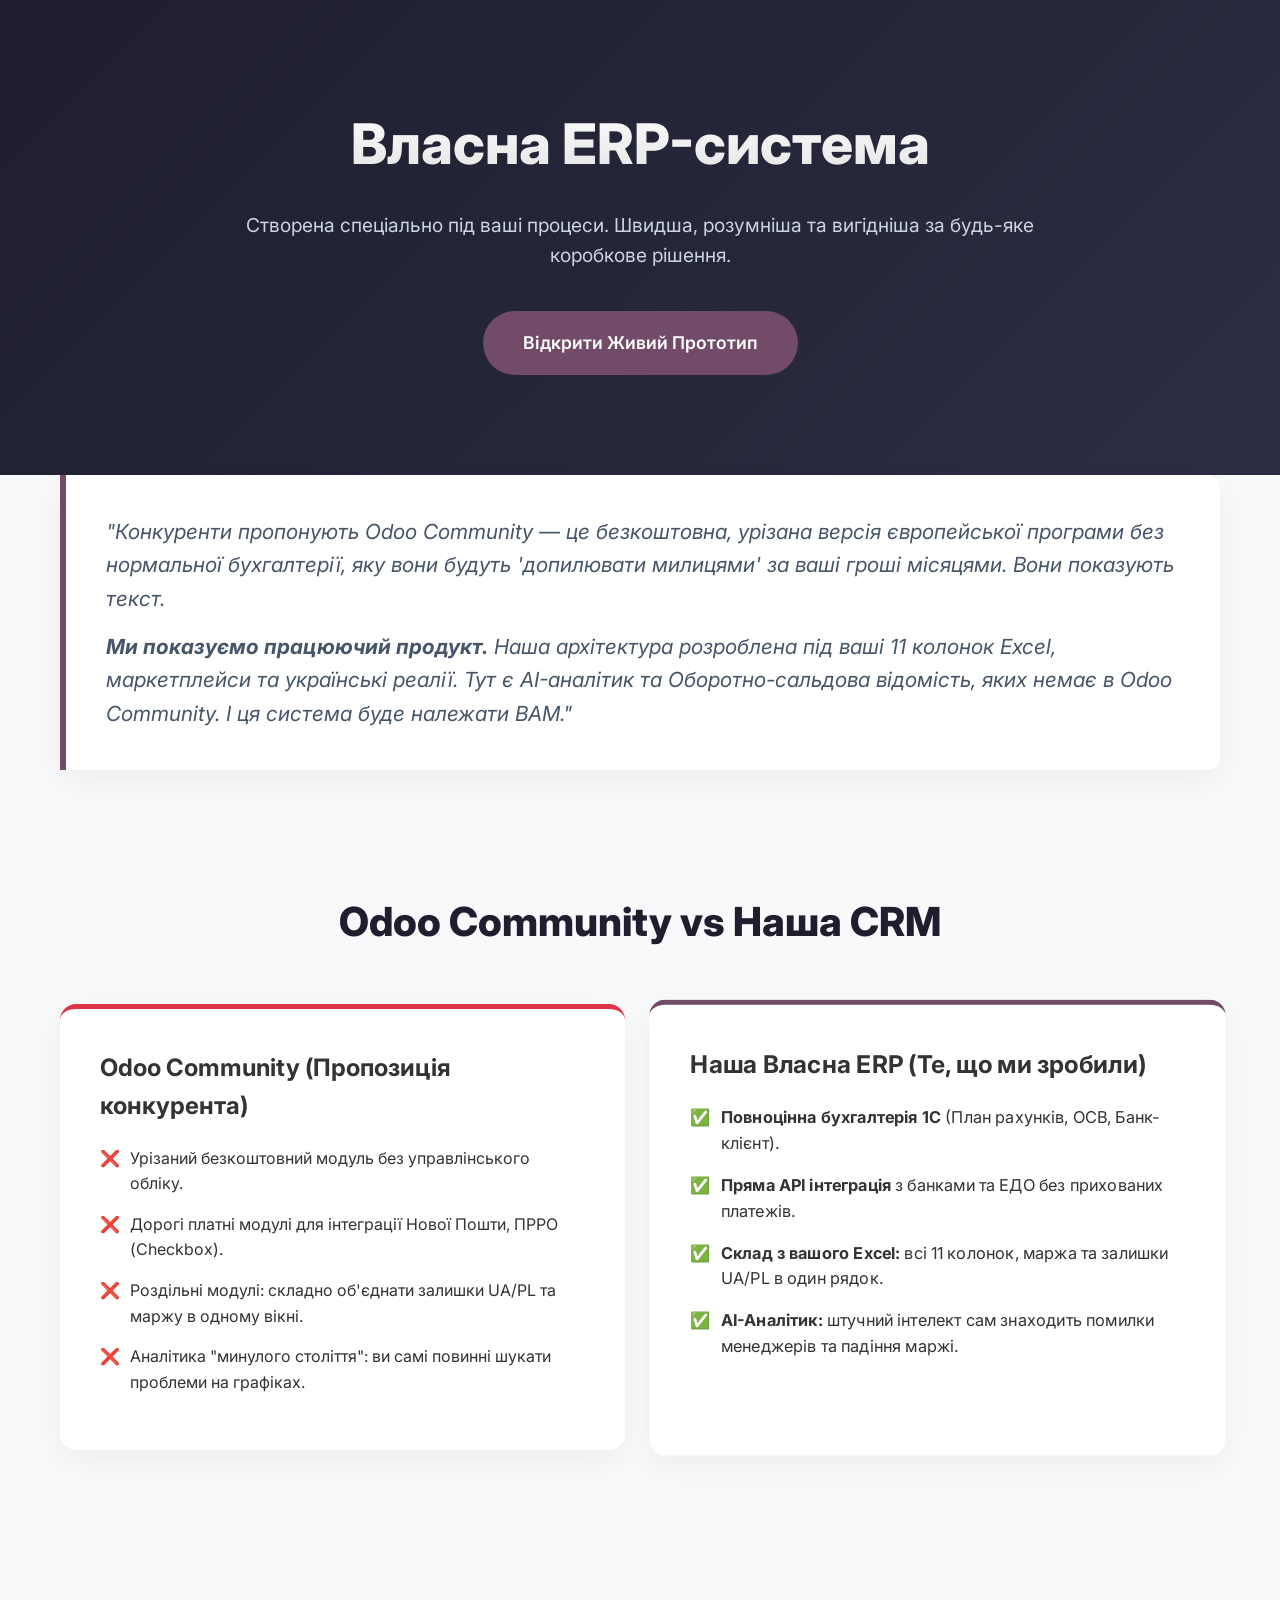
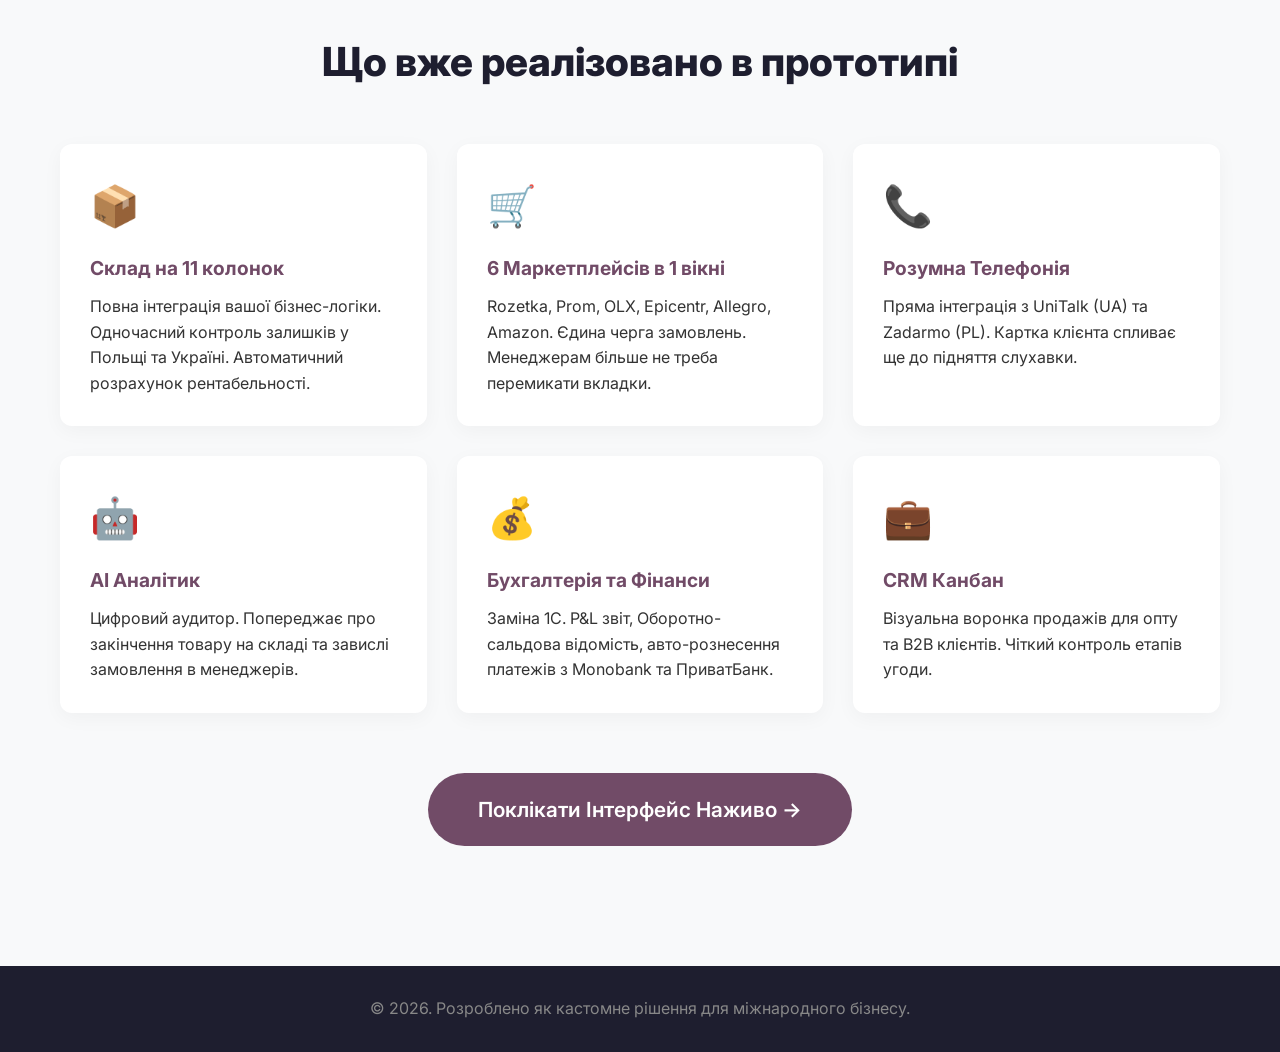
==== presentation.html @ 9f49f722 "Added animated interactive presentation landing page" ====
<!DOCTYPE html>
<html lang="uk">
<head>
    <meta charset="UTF-8">
    <meta name="viewport" content="width=device-width, initial-scale=1.0">
    <title>Комерційна Пропозиція — Найкраща CRM</title>
    <link href="https://fonts.googleapis.com/css2?family=Inter:wght@300;400;600;800&display=swap" rel="stylesheet">
    <style>
        :root {
            --primary: #714B67;
            --primary-light: #8F6B85;
            --dark: #1e1e2f;
            --light: #f8f9fa;
            --accent: #28A745;
            --text: #333;
        }
        
        * { box-sizing: border-box; margin: 0; padding: 0; }
        
        body {
            font-family: 'Inter', sans-serif;
            background-color: var(--light);
            color: var(--text);
            line-height: 1.6;
            overflow-x: hidden;
        }

        /* Animations */
        @keyframes fadeUp {
            from { opacity: 0; transform: translateY(40px); }
            to { opacity: 1; transform: translateY(0); }
        }
        
        @keyframes pulse {
            0% { transform: scale(1); box-shadow: 0 0 0 0 rgba(113, 75, 103, 0.4); }
            70% { transform: scale(1.05); box-shadow: 0 0 0 15px rgba(113, 75, 103, 0); }
            100% { transform: scale(1); box-shadow: 0 0 0 0 rgba(113, 75, 103, 0); }
        }

        .animate { animation: fadeUp 0.8s cubic-bezier(0.16, 1, 0.3, 1) forwards; opacity: 0; }
        .delay-1 { animation-delay: 0.2s; }
        .delay-2 { animation-delay: 0.4s; }
        .delay-3 { animation-delay: 0.6s; }

        /* Hero Section */
        .hero {
            background: linear-gradient(135deg, var(--dark) 0%, #2d2d44 100%);
            color: white;
            padding: 100px 20px;
            text-align: center;
            position: relative;
        }
        
        .hero h1 { font-size: 3.5rem; font-weight: 800; margin-bottom: 20px; background: -webkit-linear-gradient(#fff, #e0e0e0); -webkit-background-clip: text; -webkit-text-fill-color: transparent; }
        .hero p { font-size: 1.2rem; max-width: 800px; margin: 0 auto 40px; color: #cbd5e1; }
        
        .cta-btn {
            display: inline-block;
            background: var(--primary);
            color: white;
            text-decoration: none;
            padding: 18px 40px;
            border-radius: 50px;
            font-weight: 600;
            font-size: 1.1rem;
            transition: all 0.3s;
            animation: pulse 2s infinite;
        }
        .cta-btn:hover { background: var(--primary-light); transform: translateY(-3px); }

        /* Container */
        .container { max-width: 1200px; margin: 0 auto; padding: 60px 20px; }

        /* Killer Pitch Section */
        .killer-pitch {
            background: white;
            border-left: 6px solid var(--primary);
            padding: 40px;
            border-radius: 0 12px 12px 0;
            box-shadow: 0 10px 30px rgba(0,0,0,0.05);
            margin-top: -60px;
            position: relative;
            z-index: 10;
        }
        .killer-pitch p { font-size: 1.3rem; font-style: italic; color: #475569; }

        /* Section Titles */
        .section-title {
            text-align: center; font-size: 2.5rem; font-weight: 800;
            margin-bottom: 50px; color: var(--dark);
        }

        /* Comparison Grid */
        .comparison-grid {
            display: grid; grid-template-columns: 1fr 1fr; gap: 30px; margin-bottom: 60px;
        }
        .comp-card {
            background: white; padding: 40px; border-radius: 16px;
            box-shadow: 0 10px 30px rgba(0,0,0,0.05);
        }
        .comp-card.bad { border-top: 5px solid #DC3545; }
        .comp-card.good { border-top: 5px solid var(--primary); transform: scale(1.02); }
        .comp-card h3 { font-size: 1.5rem; margin-bottom: 20px; }
        .comp-list { list-style: none; }
        .comp-list li { margin-bottom: 15px; padding-left: 30px; position: relative; }
        .comp-card.bad .comp-list li::before { content: "❌"; position: absolute; left: 0; }
        .comp-card.good .comp-list li::before { content: "✅"; position: absolute; left: 0; }

        /* Features Grid */
        .features-grid {
            display: grid; grid-template-columns: repeat(auto-fit, minmax(300px, 1fr)); gap: 30px;
        }
        .feature-card {
            background: white; padding: 30px; border-radius: 12px;
            box-shadow: 0 5px 20px rgba(0,0,0,0.04);
            transition: transform 0.3s;
        }
        .feature-card:hover { transform: translateY(-10px); }
        .feature-icon { font-size: 2.5rem; margin-bottom: 15px; display: inline-block; }
        .feature-card h4 { font-size: 1.2rem; margin-bottom: 10px; color: var(--primary); }

        @media (max-width: 768px) {
            .hero h1 { font-size: 2.2rem; }
            .comparison-grid { grid-template-columns: 1fr; }
            .killer-pitch { padding: 25px; margin-top: 0; }
            .comp-card.good { transform: none; }
        }
    </style>
</head>
<body>

    <!-- HERO SECTION -->
    <section class="hero">
        <div class="animate">
            <h1>Власна ERP-система</h1>
            <p>Створена спеціально під ваші процеси. Швидша, розумніша та вигідніша за будь-яке коробкове рішення.</p>
            <a href="index.html" class="cta-btn">Відкрити Живий Прототип</a>
        </div>
    </section>

    <!-- KILLER PITCH -->
    <div class="container animate delay-1">
        <div class="killer-pitch">
            <p>"Конкуренти пропонують Odoo Community — це безкоштовна, урізана версія європейської програми без нормальної бухгалтерії, яку вони будуть 'допилювати милицями' за ваші гроші місяцями. Вони показують текст.</p>
            <p style="margin-top: 15px;"><strong>Ми показуємо працюючий продукт.</strong> Наша архітектура розроблена під ваші 11 колонок Excel, маркетплейси та українські реалії. Тут є AI-аналітик та Оборотно-сальдова відомість, яких немає в Odoo Community. І ця система буде належати ВАМ."</p>
        </div>
    </div>

    <!-- COMPARISON -->
    <div class="container animate delay-2">
        <h2 class="section-title">Odoo Community vs Наша CRM</h2>
        <div class="comparison-grid">
            <div class="comp-card bad">
                <h3>Odoo Community (Пропозиція конкурента)</h3>
                <ul class="comp-list">
                    <li>Урізаний безкоштовний модуль без управлінського обліку.</li>
                    <li>Дорогі платні модулі для інтеграції Нової Пошти, ПРРО (Checkbox).</li>
                    <li>Роздільні модулі: складно об'єднати залишки UA/PL та маржу в одному вікні.</li>
                    <li>Аналітика "минулого століття": ви самі повинні шукати проблеми на графіках.</li>
                </ul>
            </div>
            <div class="comp-card good">
                <h3>Наша Власна ERP (Те, що ми зробили)</h3>
                <ul class="comp-list">
                    <li><strong>Повноцінна бухгалтерія 1С</strong> (План рахунків, ОСВ, Банк-клієнт).</li>
                    <li><strong>Пряма API інтеграція</strong> з банками та ЕДО без прихованих платежів.</li>
                    <li><strong>Склад з вашого Excel:</strong> всі 11 колонок, маржа та залишки UA/PL в один рядок.</li>
                    <li><strong>AI-Аналітик:</strong> штучний інтелект сам знаходить помилки менеджерів та падіння маржі.</li>
                </ul>
            </div>
        </div>
    </div>

    <!-- WHAT WE BUILT -->
    <div class="container animate delay-3">
        <h2 class="section-title">Що вже реалізовано в прототипі</h2>
        <div class="features-grid">
            
            <div class="feature-card">
                <div class="feature-icon">📦</div>
                <h4>Склад на 11 колонок</h4>
                <p>Повна інтеграція вашої бізнес-логіки. Одночасний контроль залишків у Польщі та Україні. Автоматичний розрахунок рентабельності.</p>
            </div>

            <div class="feature-card">
                <div class="feature-icon">🛒</div>
                <h4>6 Маркетплейсів в 1 вікні</h4>
                <p>Rozetka, Prom, OLX, Epicentr, Allegro, Amazon. Єдина черга замовлень. Менеджерам більше не треба перемикати вкладки.</p>
            </div>

            <div class="feature-card">
                <div class="feature-icon">📞</div>
                <h4>Розумна Телефонія</h4>
                <p>Пряма інтеграція з UniTalk (UA) та Zadarmo (PL). Картка клієнта спливає ще до підняття слухавки.</p>
            </div>

            <div class="feature-card">
                <div class="feature-icon">🤖</div>
                <h4>AI Аналітик</h4>
                <p>Цифровий аудитор. Попереджає про закінчення товару на складі та завислі замовлення в менеджерів.</p>
            </div>

            <div class="feature-card">
                <div class="feature-icon">💰</div>
                <h4>Бухгалтерія та Фінанси</h4>
                <p>Заміна 1С. P&L звіт, Оборотно-сальдова відомість, авто-рознесення платежів з Monobank та ПриватБанк.</p>
            </div>

            <div class="feature-card">
                <div class="feature-icon">💼</div>
                <h4>CRM Канбан</h4>
                <p>Візуальна воронка продажів для опту та B2B клієнтів. Чіткий контроль етапів угоди.</p>
            </div>

        </div>

        <div style="text-align: center; margin-top: 60px;">
            <a href="index.html" class="cta-btn" style="font-size: 1.3rem; padding: 20px 50px;">Поклікати Інтерфейс Наживо →</a>
        </div>
    </div>

    <!-- FOOTER -->
    <footer style="background: var(--dark); color: #888; text-align: center; padding: 30px; margin-top: 60px;">
        <p>© 2026. Розроблено як кастомне рішення для міжнародного бізнесу.</p>
    </footer>

    <script>
        // Simple scroll animation trigger
        const observer = new IntersectionObserver((entries) => {
            entries.forEach(entry => {
                if (entry.isIntersecting) {
                    entry.target.style.opacity = 1;
                    entry.target.style.animationPlayState = 'running';
                }
            });
        });

        document.querySelectorAll('.animate').forEach((el) => {
            el.style.animationPlayState = 'paused';
            observer.observe(el);
        });
    </script>
</body>
</html>
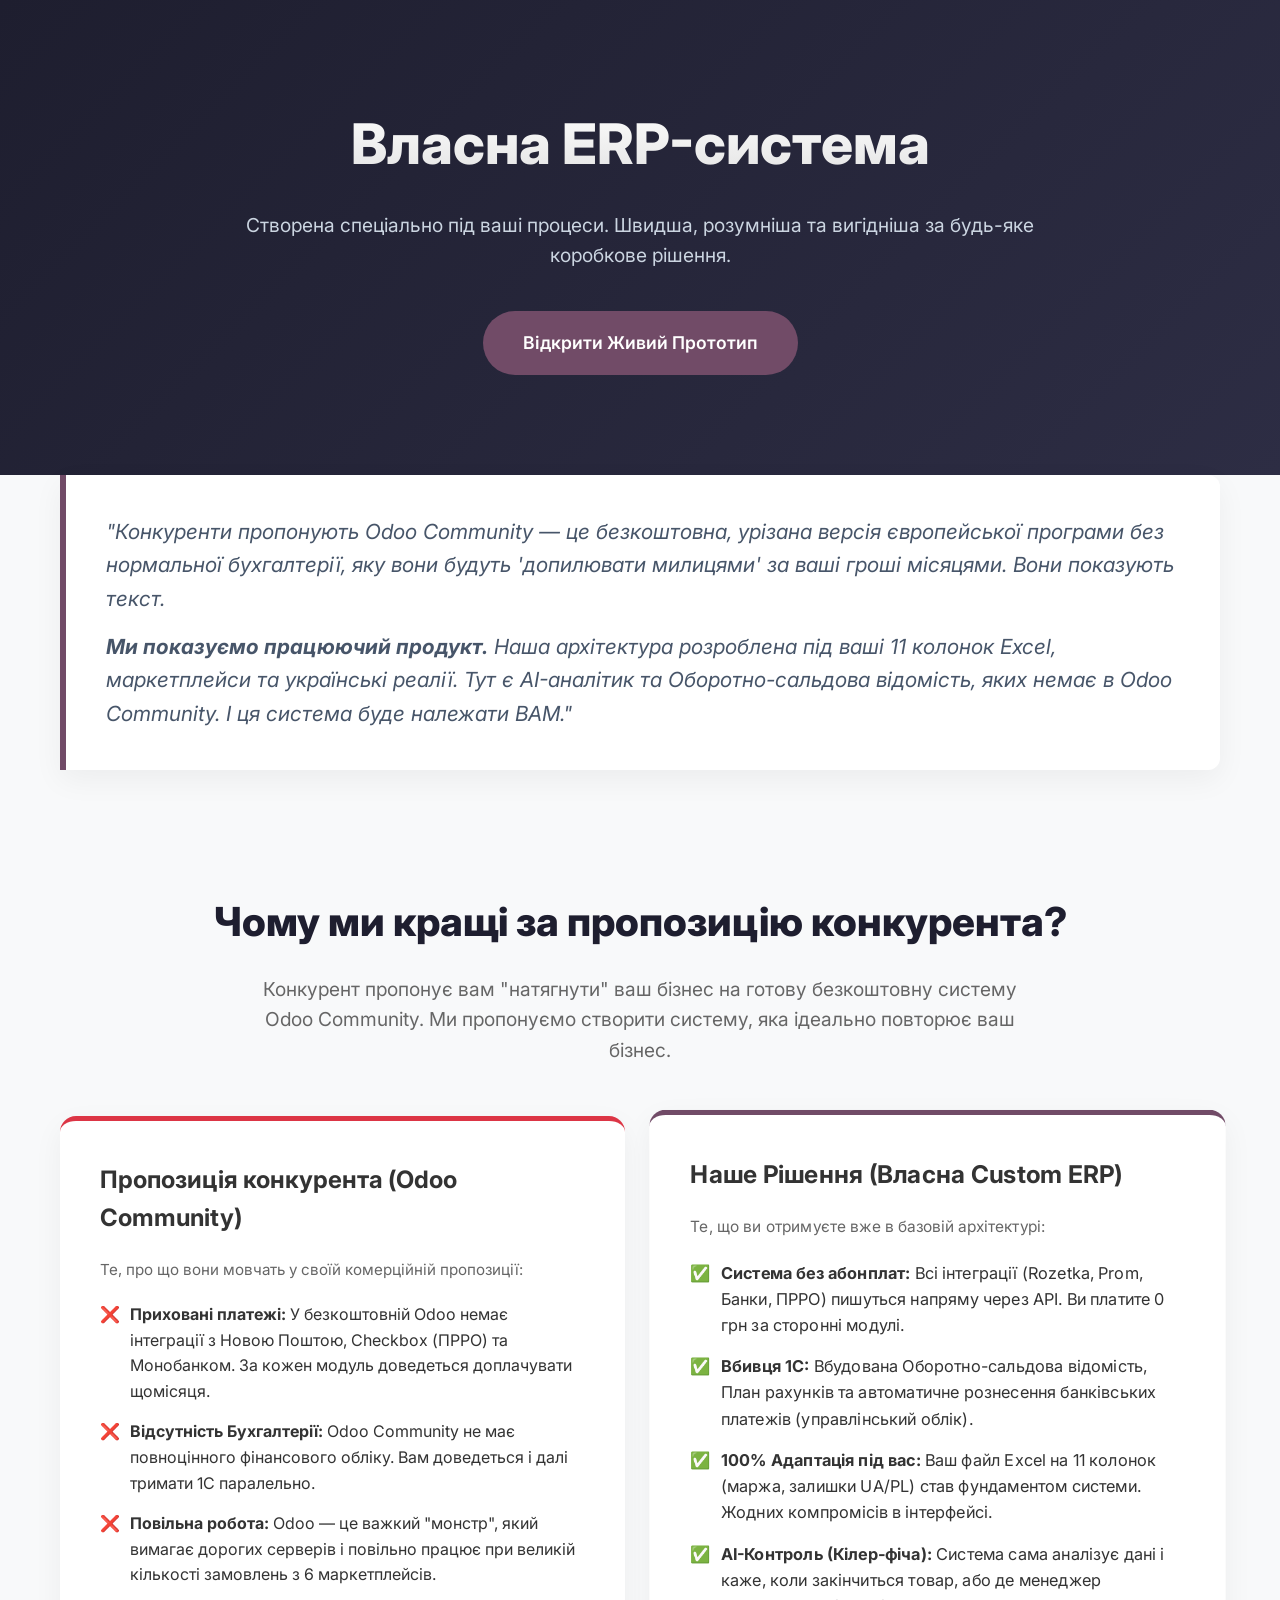
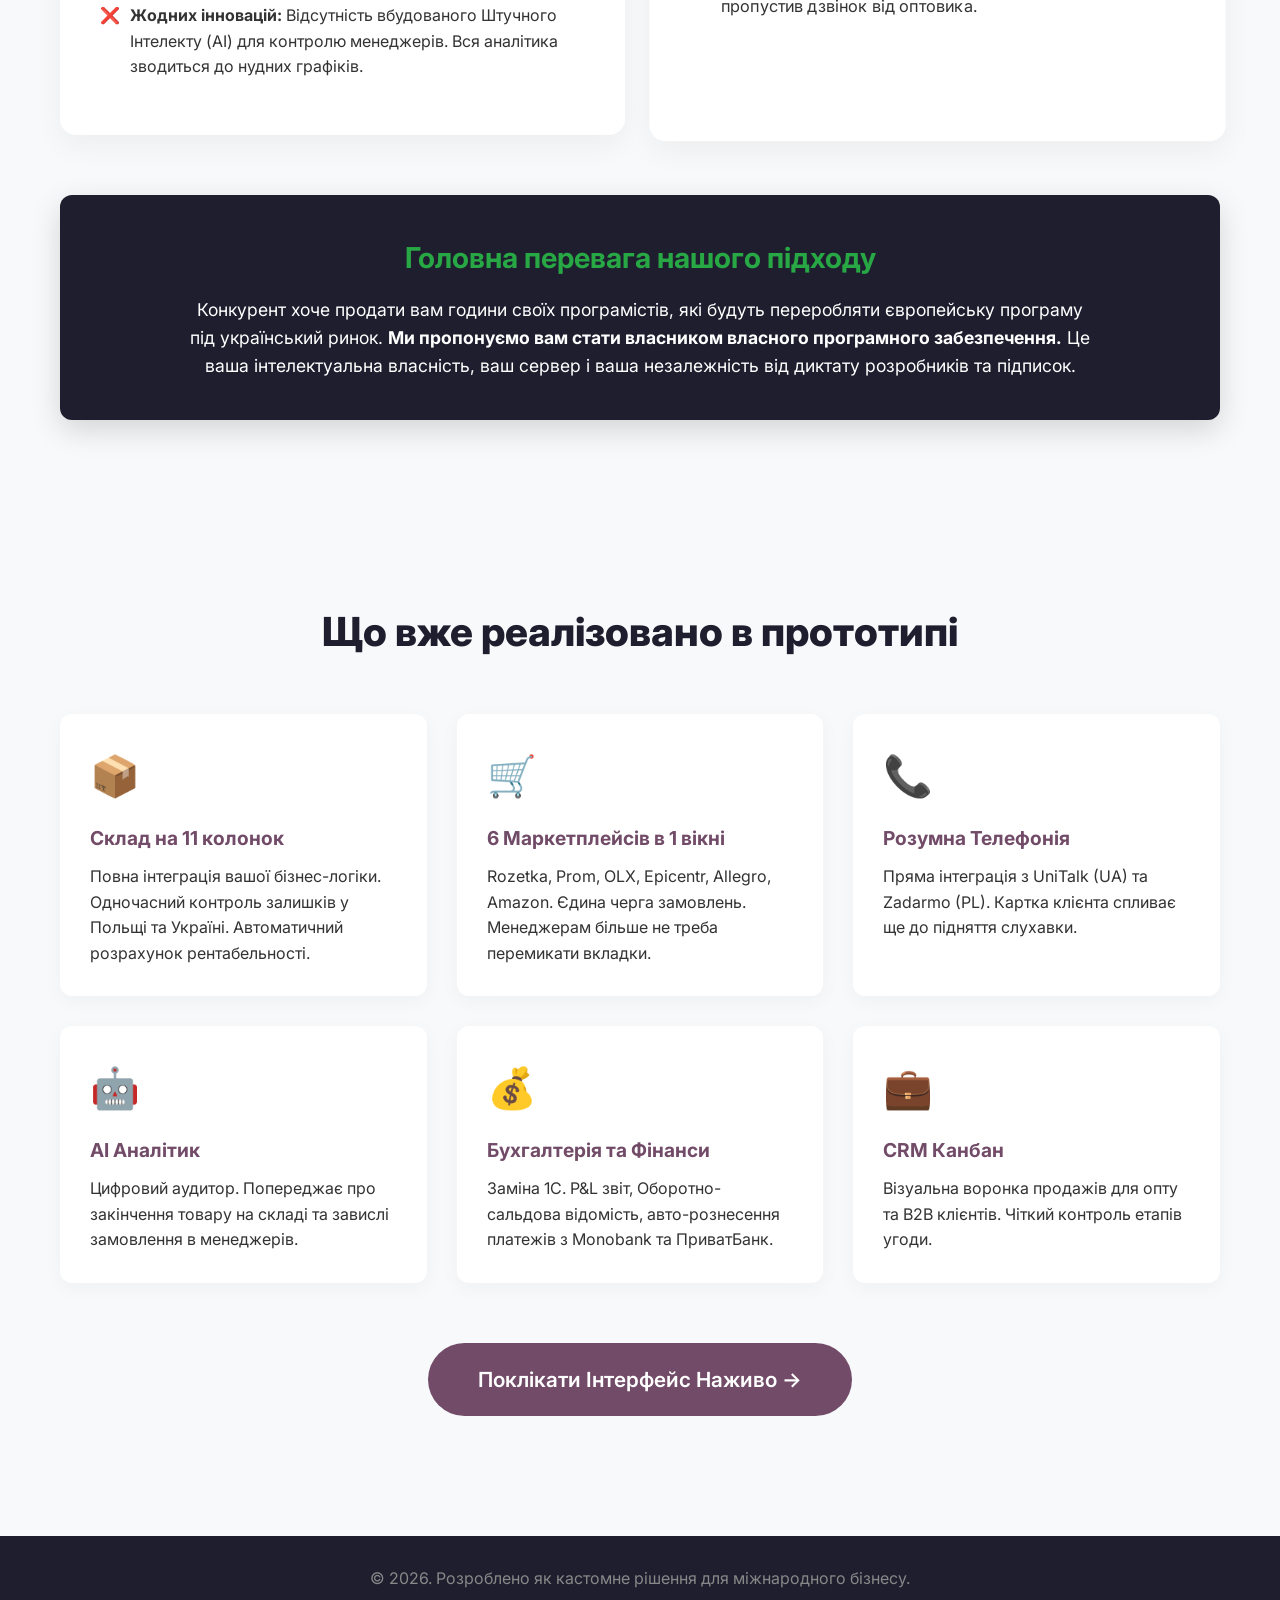
==== commit 53eeda87: "Enhanced presentation with aggressive competitor comparison" ====
--- a/presentation.html
+++ b/presentation.html
@@ -148,26 +148,36 @@
 
     <!-- COMPARISON -->
     <div class="container animate delay-2">
-        <h2 class="section-title">Odoo Community vs Наша CRM</h2>
+        <h2 class="section-title" style="margin-bottom: 20px;">Чому ми кращі за пропозицію конкурента?</h2>
+        <p style="text-align: center; font-size: 1.2rem; color: #666; max-width: 800px; margin: 0 auto 50px;">Конкурент пропонує вам "натягнути" ваш бізнес на готову безкоштовну систему Odoo Community. Ми пропонуємо створити систему, яка ідеально повторює ваш бізнес.</p>
+        
         <div class="comparison-grid">
             <div class="comp-card bad">
-                <h3>Odoo Community (Пропозиція конкурента)</h3>
+                <h3>Пропозиція конкурента (Odoo Community)</h3>
+                <p style="color: #666; margin-bottom: 20px; font-size: 0.95rem;">Те, про що вони мовчать у своїй комерційній пропозиції:</p>
                 <ul class="comp-list">
-                    <li>Урізаний безкоштовний модуль без управлінського обліку.</li>
-                    <li>Дорогі платні модулі для інтеграції Нової Пошти, ПРРО (Checkbox).</li>
-                    <li>Роздільні модулі: складно об'єднати залишки UA/PL та маржу в одному вікні.</li>
-                    <li>Аналітика "минулого століття": ви самі повинні шукати проблеми на графіках.</li>
+                    <li><strong>Приховані платежі:</strong> У безкоштовній Odoo немає інтеграції з Новою Поштою, Checkbox (ПРРО) та Монобанком. За кожен модуль доведеться доплачувати щомісяця.</li>
+                    <li><strong>Відсутність Бухгалтерії:</strong> Odoo Community не має повноцінного фінансового обліку. Вам доведеться і далі тримати 1С паралельно.</li>
+                    <li><strong>Повільна робота:</strong> Odoo — це важкий "монстр", який вимагає дорогих серверів і повільно працює при великій кількості замовлень з 6 маркетплейсів.</li>
+                    <li><strong>Жодних інновацій:</strong> Відсутність вбудованого Штучного Інтелекту (AI) для контролю менеджерів. Вся аналітика зводиться до нудних графіків.</li>
                 </ul>
             </div>
             <div class="comp-card good">
-                <h3>Наша Власна ERP (Те, що ми зробили)</h3>
+                <h3>Наше Рішення (Власна Custom ERP)</h3>
+                <p style="color: #666; margin-bottom: 20px; font-size: 0.95rem;">Те, що ви отримуєте вже в базовій архітектурі:</p>
                 <ul class="comp-list">
-                    <li><strong>Повноцінна бухгалтерія 1С</strong> (План рахунків, ОСВ, Банк-клієнт).</li>
-                    <li><strong>Пряма API інтеграція</strong> з банками та ЕДО без прихованих платежів.</li>
-                    <li><strong>Склад з вашого Excel:</strong> всі 11 колонок, маржа та залишки UA/PL в один рядок.</li>
-                    <li><strong>AI-Аналітик:</strong> штучний інтелект сам знаходить помилки менеджерів та падіння маржі.</li>
+                    <li><strong>Система без абонплат:</strong> Всі інтеграції (Rozetka, Prom, Банки, ПРРО) пишуться напряму через API. Ви платите 0 грн за сторонні модулі.</li>
+                    <li><strong>Вбивця 1С:</strong> Вбудована Оборотно-сальдова відомість, План рахунків та автоматичне рознесення банківських платежів (управлінський облік).</li>
+                    <li><strong>100% Адаптація під вас:</strong> Ваш файл Excel на 11 колонок (маржа, залишки UA/PL) став фундаментом системи. Жодних компромісів в інтерфейсі.</li>
+                    <li><strong>AI-Контроль (Кілер-фіча):</strong> Система сама аналізує дані і каже, коли закінчиться товар, або де менеджер пропустив дзвінок від оптовика.</li>
                 </ul>
             </div>
+        </div>
+
+        <!-- Extra Highlight Block -->
+        <div style="background: var(--dark); color: white; padding: 40px; border-radius: 12px; text-align: center; margin-bottom: 60px; box-shadow: 0 10px 30px rgba(0,0,0,0.15);">
+            <h3 style="font-size: 1.8rem; margin-bottom: 15px; color: var(--accent);">Головна перевага нашого підходу</h3>
+            <p style="font-size: 1.1rem; max-width: 900px; margin: 0 auto;">Конкурент хоче продати вам години своїх програмістів, які будуть переробляти європейську програму під український ринок. <strong>Ми пропонуємо вам стати власником власного програмного забезпечення.</strong> Це ваша інтелектуальна власність, ваш сервер і ваша незалежність від диктату розробників та підписок.</p>
         </div>
     </div>
 
